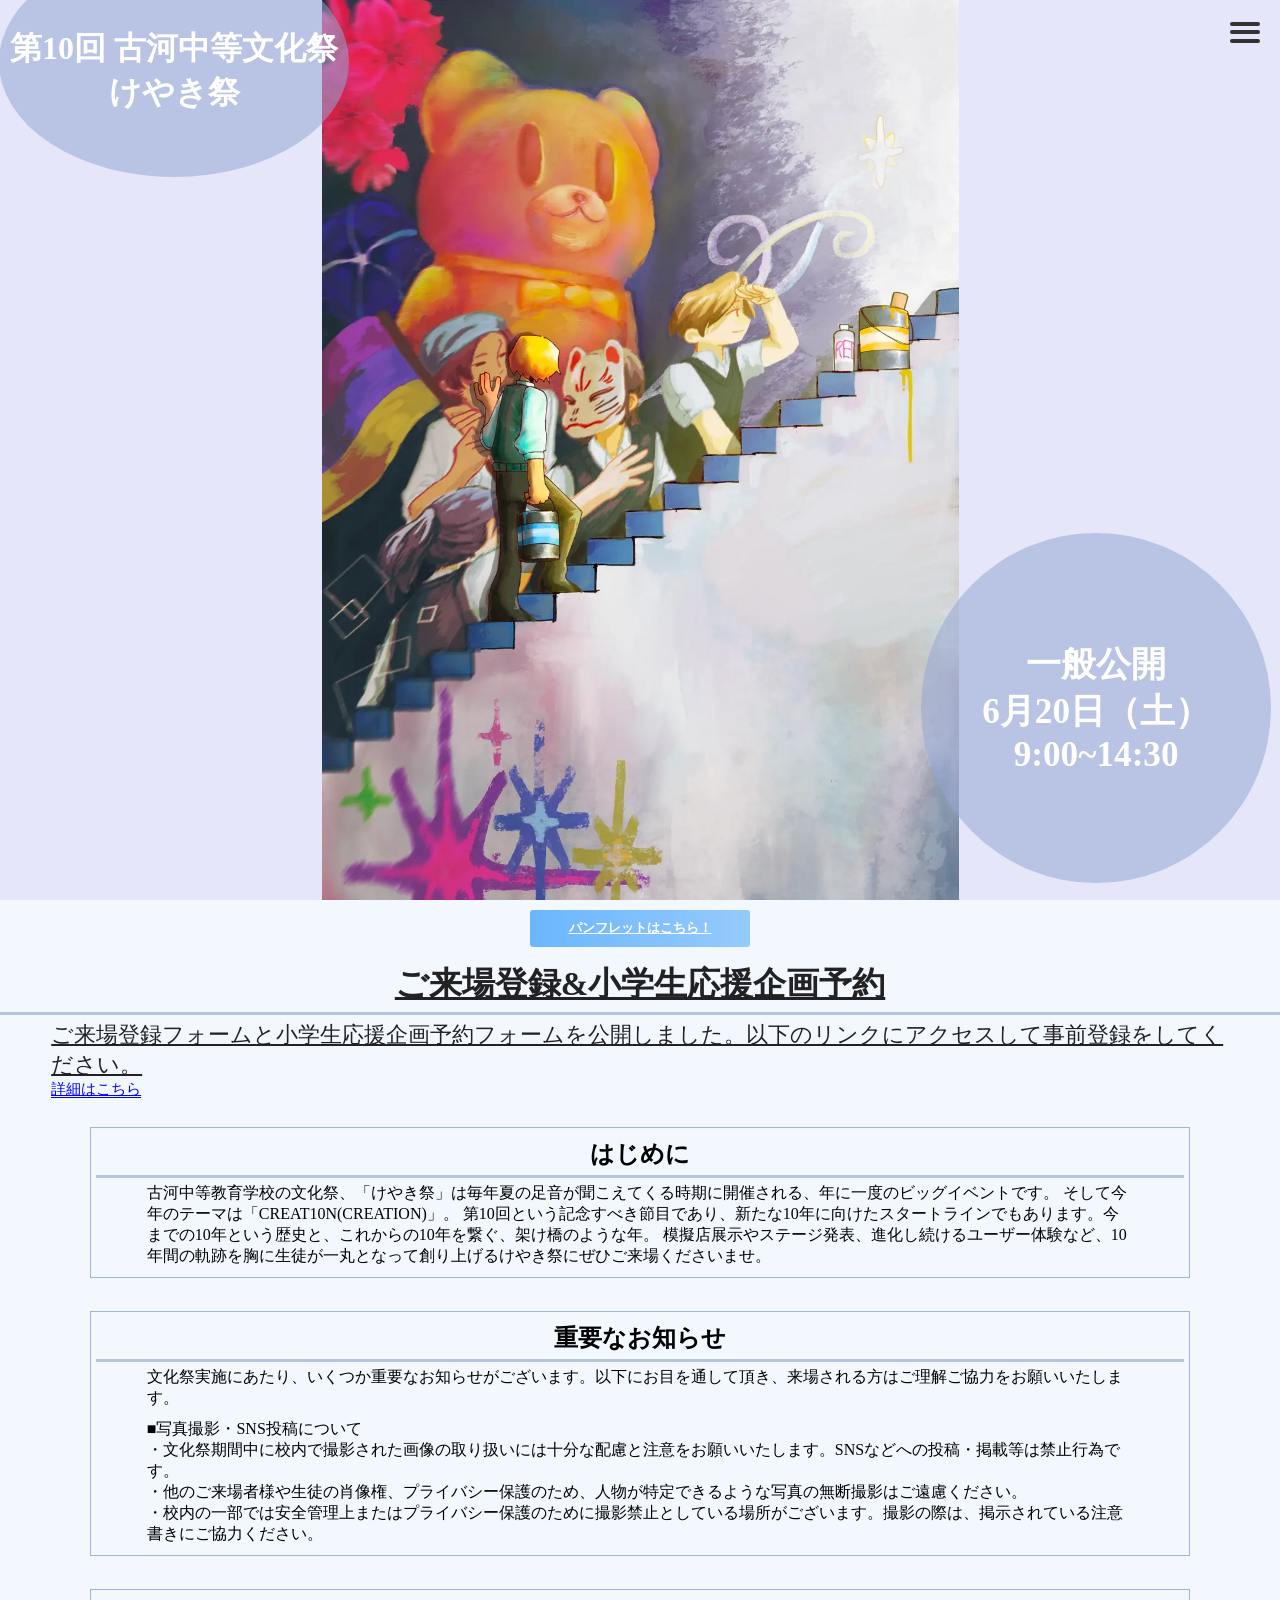
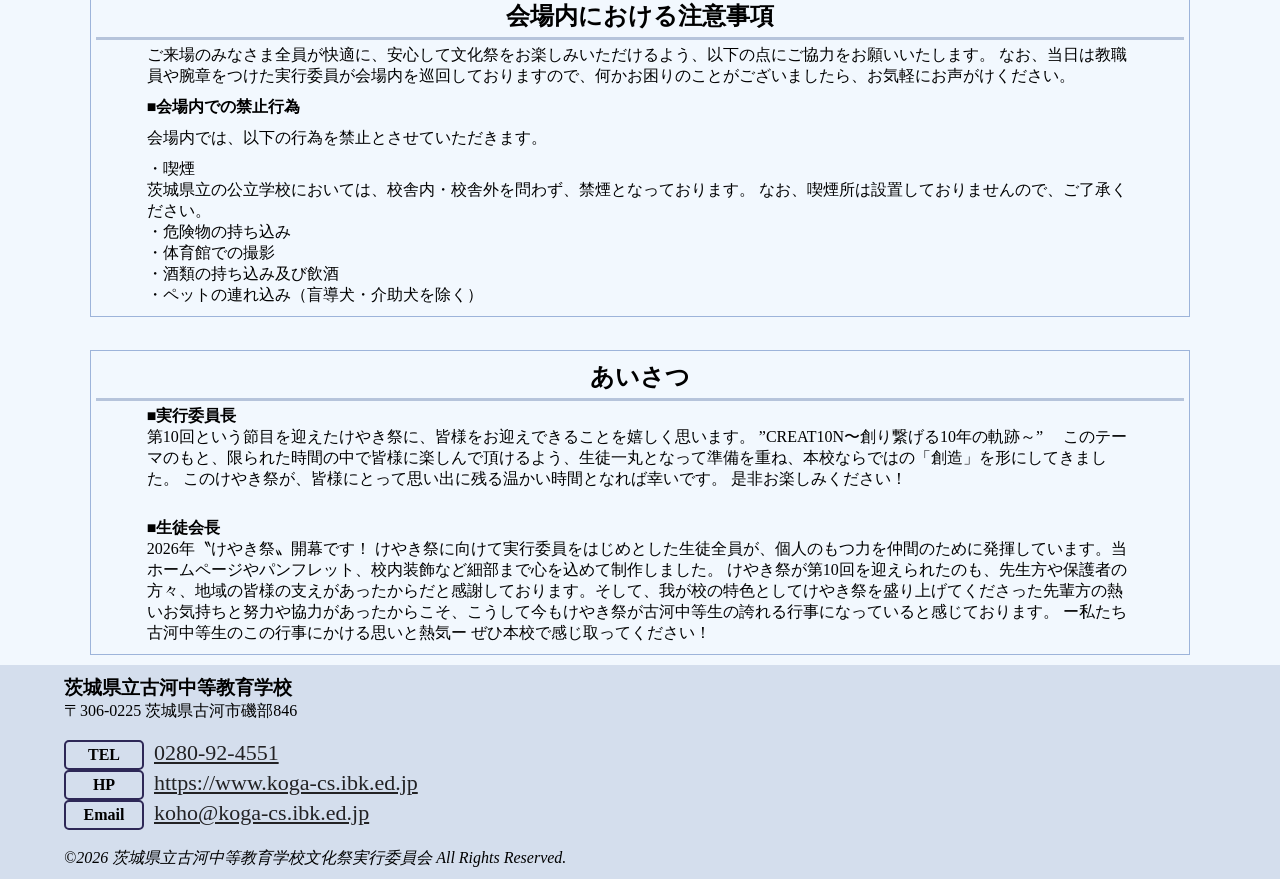
==== index.html @ 3155efa1 "Update index.html" ====
<!DOCTYPE html>
<html lang="ja">
  <head>
    <meta charset="UTF-8" />
    <meta name="viewport" content="width=device-width, initial-scale=1.0" />
    <link rel="stylesheet" href="index.css"/>
    <link rel="stylesheet" href="hamburger.css">
    <link rel="stylesheet" href="footer.css">
    <link rel="icon" href="校章.ico">
    <title>第10回けやき祭</title>
  </head>
  <body>    
    <header>
        <div class="keyakifes">第10回 古河中等文化祭<br>けやき祭</div> 
        <div class="date"><p>一般公開</p><p>6月20日（土）</p><p>9:00~14:30</p></div> 
        <div class="poster"></div>
    </header> 
    
       <aside>
        <div class="hamburger" onclick="toggleMenu()">
            <div class="line"></div>
            <div class="line"></div>
            <div class="line"></div>
        </div>
        
    <div class="menu" id="menu">
      <ul>
        <li><a href="index.html">ホーム</a></li>
        <li><a href="mogi.html">模擬店</a></li>
        <li><a href="touroku.html">事前登録</a></li> 
        <li><a href="access.html">アクセス</a></li>
        <li><a href="pamph.html">パンフレット</a></li>
        </ul>
    </div>
    

    <script>
      // メニューの表示/非表示を切り替える関数
      function toggleMenu() {
        const menu = document.getElementById("menu");
        menu.classList.toggle("open"); // メニューが開く・閉じるの切り替え
      }

      // メニュー項目がクリックされた時の処理
      document.querySelectorAll(".menu ul li a").forEach((link) => {
        link.addEventListener("click", function (event) {   
          event.preventDefault(); // デフォルトのリンク遷移を防ぐ
          const href = link.getAttribute("href");
          window.location.href = href; // 新しいページへ遷移（現在のタブ）
        });
      });
    </script>
    </aside>

   
<div class="button">
	<a href="pamph.html">パンフレットはこちら！
  </a>
</div>

<div class="button1">
	<a href="10th.html>十周年企画はこちら！
</a>
		</div>
    
    <div class="column">
      <h2 class="inform">ご来場登録&小学生応援企画予約</h2>
      <p class="text">ご来場登録フォームと小学生応援企画予約フォームを公開しました。以下のリンクにアクセスして事前登録をしてください。<br>      <a href="touroku.html" id="a">詳細はこちら</a>
</p>
    </div>

    <br>

    <div class="column">
      <h2 class="inform">はじめに</h2>
      <p class="text">古河中等教育学校の文化祭、「けやき祭」は毎年夏の足音が聞こえてくる時期に開催される、年に一度のビッグイベントです。
      そして今年のテーマは「CREAT10N(CREATION)」。
      第10回という記念すべき節目であり、新たな10年に向けたスタートラインでもあります。今までの10年という歴史と、これからの10年を繋ぐ、架け橋のような年。
      模擬店展示やステージ発表、進化し続けるユーザー体験など、10年間の軌跡を胸に生徒が一丸となって創り上げるけやき祭にぜひご来場くださいませ。
    </p>
    </div>

    <br>

    <div class="column">
      <h2 class="inform">重要なお知らせ</h2>
      <p class="text">
        文化祭実施にあたり、いくつか重要なお知らせがございます。以下にお目を通して頂き、来場される方はご理解ご協力をお願いいたします。
      </p>
      <p class="text">
        ■写真撮影・SNS投稿について<br>
・文化祭期間中に校内で撮影された画像の取り扱いには十分な配慮と注意をお願いいたします。SNSなどへの投稿・掲載等は禁止行為です。<br>
・他のご来場者様や生徒の肖像権、プライバシー保護のため、人物が特定できるような写真の無断撮影はご遠慮ください。<br>
・校内の一部では安全管理上またはプライバシー保護のために撮影禁止としている場所がございます。撮影の際は、掲示されている注意書きにご協力ください。<br>

      </p>
    </div>
    
    <br>

    <div class="column">
      <h2 class="inform">会場内における注意事項</h2>
      <p class="text">
        ご来場のみなさま全員が快適に、安心して文化祭をお楽しみいただけるよう、以下の点にご協力をお願いいたします。 なお、当日は教職員や腕章をつけた実行委員が会場内を巡回しておりますので、何かお困りのことがございましたら、お気軽にお声がけください。
      </p>

      <p class="text">
        <b>■会場内での禁止行為</b>
      </p>

      <p class="text">
        会場内では、以下の行為を禁止とさせていただきます。
        <p class="text">
          ・喫煙<br>茨城県立の公立学校においては、校舎内・校舎外を問わず、禁煙となっております。 なお、喫煙所は設置しておりませんので、ご了承ください。<br>
          ・危険物の持ち込み<br>
          ・体育館での撮影<br>
          ・酒類の持ち込み及び飲酒<br>
          ・ペットの連れ込み（盲導犬・介助犬を除く）
      </p>
    </div>
    
    <br>

    <div class="column">
      <h2 class="inform">あいさつ</h2>
      <p class="text">
        <b>■実行委員長</b><br>
        第10回という節目を迎えたけやき祭に、皆様をお迎えできることを嬉しく思います。
”CREAT10N〜創り繋げる10年の軌跡～”　
このテーマのもと、限られた時間の中で皆様に楽しんで頂けるよう、生徒一丸となって準備を重ね、本校ならではの「創造」を形にしてきました。
このけやき祭が、皆様にとって思い出に残る温かい時間となれば幸いです。
是非お楽しみください！
      </p><br>

      <p class="text">
        <b>■生徒会長</b><br>
        2026年〝けやき祭〟開幕です！
けやき祭に向けて実行委員をはじめとした生徒全員が、個人のもつ力を仲間のために発揮しています。当ホームページやパンフレット、校内装飾など細部まで心を込めて制作しました。
けやき祭が第10回を迎えられたのも、先生方や保護者の方々、地域の皆様の支えがあったからだと感謝しております。そして、我が校の特色としてけやき祭を盛り上げてくださった先輩方の熱いお気持ちと努力や協力があったからこそ、こうして今もけやき祭が古河中等生の誇れる行事になっていると感じております。
ー私たち古河中等生のこの行事にかける思いと熱気ー
ぜひ本校で感じ取ってください！
      </p>
    </div>
  </body>

    <footer>
        <div class="school">
            <h3>茨城県立古河中等教育学校</h3>
            <p>〒306-0225 茨城県古河市磯部846</p>
        </div>
        <br>
        
        <div class="flex"><div class="tagF"><h4>TEL</h4></div>
        <a href="tel:0280-92-4551"><p>0280-92-4551</p></a></div>
        <div class="flex"><div class="tagF"><h4>HP</h4></div>
        <a href="https://www.koga-cs.ibk.ed.jp"><p>https://www.koga-cs.ibk.ed.jp</p></a></div>
        <div class="flex"><div class="tagF"><h4>Email</h4></div>
        <a href="mailto:koho@koga-cs.ibk.ed.jp"><p>koho@koga-cs.ibk.ed.jp</p></a></div>
        <br><p style="text-decoration: underline";></p>
        <address>
            <p>&copy;2026
             茨城県立古河中等教育学校文化祭実行委員会 All Rights Reserved.</p>
        </address>
    </footer>

</html>
---- index.css ----
/* ===== 基本設定（スマホ） ===== */

*{
  box-sizing: border-box;
  font-family: "NotosansJP";
}

p{
  margin:0;
}

body{
  margin:0;
  padding:0;
  overflow-x:hidden;
  background-color: #f2f8fe;
}

img{
  max-width:100%;
  height:auto;
}

h2{
  margin:0;
}

/* ===== header ===== */

header{
  display:flex;
  width:100%;
  height:100vh;

  align-items:center;
  justify-content:center;

  position:relative;
  overflow:hidden;
}

header::after{
  content:"";
  position:absolute;
  inset:0;

  background-color:lavender;
  background-image:url(poster.webp);
  background-repeat:no-repeat;
  background-position:center;
  background-size:cover;

  z-index:-2;
}

.keyakifes,
.content{
  margin:0;
}

#a{
  font-size:15px;
  color:blue;
  border-bottom:1px solid blue;
}

.date{
  font-weight:700;
  font-size:1.5rem;
  text-align:center;
  color:white;
  position:absolute;
  bottom: 70px;
  right:40px;
}
 
.date::after{
  content:"";
  position: absolute;
  width: 250px;
  height: 250px;
  background: #93a6d389;
  border-radius: 50%;

  top: 50%;
  left: 50%;
  transform: translate(-50%, -50%);

  z-index: -1;
  }
  
  .keyakifes{
  font-weight:700;
  font-size:1.35rem;
  text-align:center;
  color:white;
  position:absolute;
  top: 3%;
  left:10px;
  }

  .keyakifes::after{
  content:"";
  position: absolute;
  width: 240px;
  height: 100px;
  background: #93a6d389;
  border-radius: 80%;

  top: 40%;
  left: 50%;
  transform: translate(-50%, -50%);

  z-index: -1;
  }

.button a {
    font-size:0.8rem;
    border-radius: 3px;
    position: relative;
    display: flex;
    justify-content: space-around;
    align-items: center;
    margin: 10px auto;
    max-width: 220px;
    padding: 10px 25px;
    color: #FFF;
    transition: 0.3s ease-in-out;
    font-weight: 600;
    background: rgb(149,202,252);
    background: linear-gradient(270deg, rgba(149,202,252,1) 0%, rgba(107,182,255,1) 100%);
}
.button a:hover {
    background: rgb(117,188,255);
    background: linear-gradient(270deg, rgba(117,188,255,1) 0%, rgba(62,159,252,1) 100%);
}

.column{
  margin:0 7vw;
  margin-top:5px;
  margin-bottom:10px;
  padding:5px;
  border:1px solid rgb(157, 180, 218);
}

.inform{
  padding:5px 5vw;
  position:relative;
  text-align:center;
  border: none;
  border-bottom: 3px solid rgba(182,196,219);
}

.text{
  padding:5px 4vw;
  font-size:16px;
}

.grid{
  display:grid;
  grid-template-columns:1fr; /* スマホは1列 */
  gap:20px;

  margin-top:30px;
  padding:0 20px;
}

.item{
  position:relative;

  width:100%;
  aspect-ratio:0.8/0.5;

  margin:auto;
}

.item h2{
  position:absolute;
  top:5%;
  left:5%;
  font-size:1rem;
}

.item a{
  position:absolute;
  bottom:5%;
  right:5%;
}


/* ===== タブレット ===== */

@media (min-width:768px){

  .grid{
    grid-template-columns:repeat(2,1fr);
  }

  .keyakifes{
    font-size:2rem;
  }
}

/* ===== PC ===== */

@media (min-width:1024px){

  .grid{
    grid-template-columns:repeat(3,1fr);
  }

  header{
    min-height:620px;
    height:100vh;
  }

  header::after{
    background-size:contain; 
  }

  .keyakifes::after{
  content:"";
  position: absolute;
  width: 350px;
  height: 230px;
  background: #93a6d389;
  border-radius: 80%;

  top: 40%;
  left: 50%;
  transform: translate(-50%, -50%);

  z-index: -1;
  }

  .date{
    font-size:2.2rem;
    bottom:125px;
    right:70px;
  }

  .date::after{
  content:"";
  position: absolute;
  width: 350px;
  height: 350px;
  background: #93a6d389;
  border-radius: 50%;

  top: 50%;
  left: 50%;
  transform: translate(-50%, -50%);

  z-index: -1;
  }  

  .appoint{
    right:10px;
  }
}
---- hamburger.css ----
/* ===== 基本スタイル ===== */
body {
  font-family: Arial, sans-serif;
  margin: 0;
  padding: 0;
  overflow-x: hidden; /* 横スクロール防止 */
}

/* ===== ハンバーガーメニュー ===== */
.hamburger {
  position: fixed;
  top: 20px;
  right: 20px;

  display: flex;
  flex-direction: column;
  justify-content: space-around;

  width: 30px;
  height: 25px;

  z-index: 9999;
}

.hamburger .line {
  width: 100%;
  height: 4px;
  background-color: #333;
  border-radius: 5px;
}

/* ===== スライドメニュー ===== */
.menu {
  position: fixed;
  top: 0;
  right: -100%;

  width: 80%;
  max-width: 200px;
  height: 100vh;

  background: rgba(0, 0, 0, 0.9);
  transition: right 0.8s ease;

  padding-top: 60px;
  z-index: 1000;
}

.menu.open {
  right: 0;
}

.menu ul {
  list-style: none;
  padding: 0;
  text-align: left;
}

.menu li {
  margin: 20px 0;
}

.menu a {
  display: block;
  text-decoration: none;
  color: white;
  font-size: 1.2rem;
  font-weight: bold;
  padding: 10px 20px;
}

.menu a:hover {
  background: black;
}

/* ===== コンテンツ ===== */
.main-content {
  padding: 20px;
  margin-right: 320px;
}

.square {
  position: absolute;
  top: 100px;
  right: 0;
  border: 2px solid black;
}

/* ===== タブレット ===== */
@media (min-width: 768px) {
  .grid {
    grid-template-columns: repeat(2, 1fr);
  }

  .keyakifes {
    font-size: 2rem;
  }
}

/* ===== PC ===== */
@media (min-width: 1024px) {
  .grid {
    grid-template-columns: repeat(3, 1fr);
  }

  header {
    min-height: 620px;
    height: 100vh;
  }
}
---- footer.css ----
footer{
    box-sizing: border-box;
    padding:10px 5vw;
    background-color: #d4deed;
    height:fit-content;
    overflow-x: hidden;
}

h4,h3{
    margin:0;
}

a{
  font-size:18px; 
  color:rgba(34, 34, 36,1); 
}

.flex{
    display: flex;
}

.tagF{
    margin: auto 0;
    margin-right: 10px;
    padding: 4px 5px;
    width: 80px;
    text-align: center;
    border: solid 2px rgb(46, 40, 87);
    border-radius: 5px;
}

@media (min-width:1024px){
    a{
        font-size:22px;
    }
}
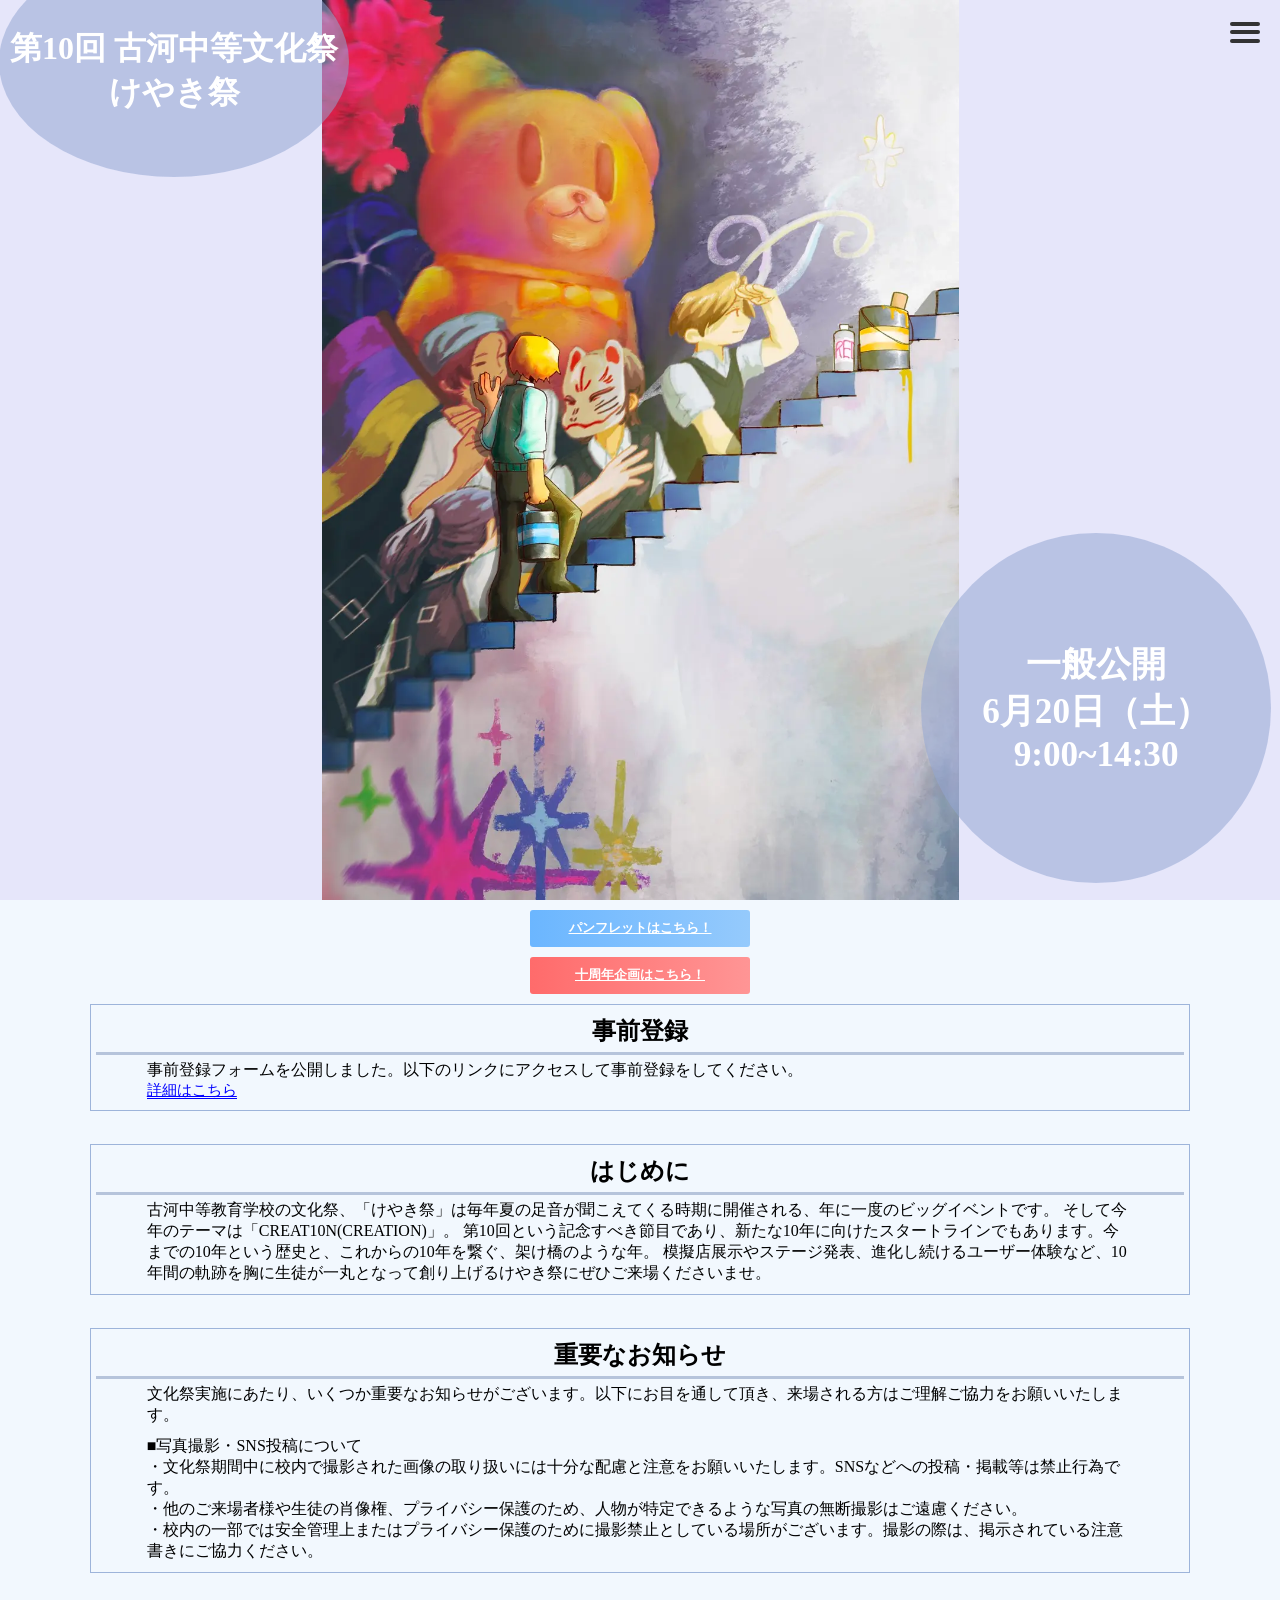
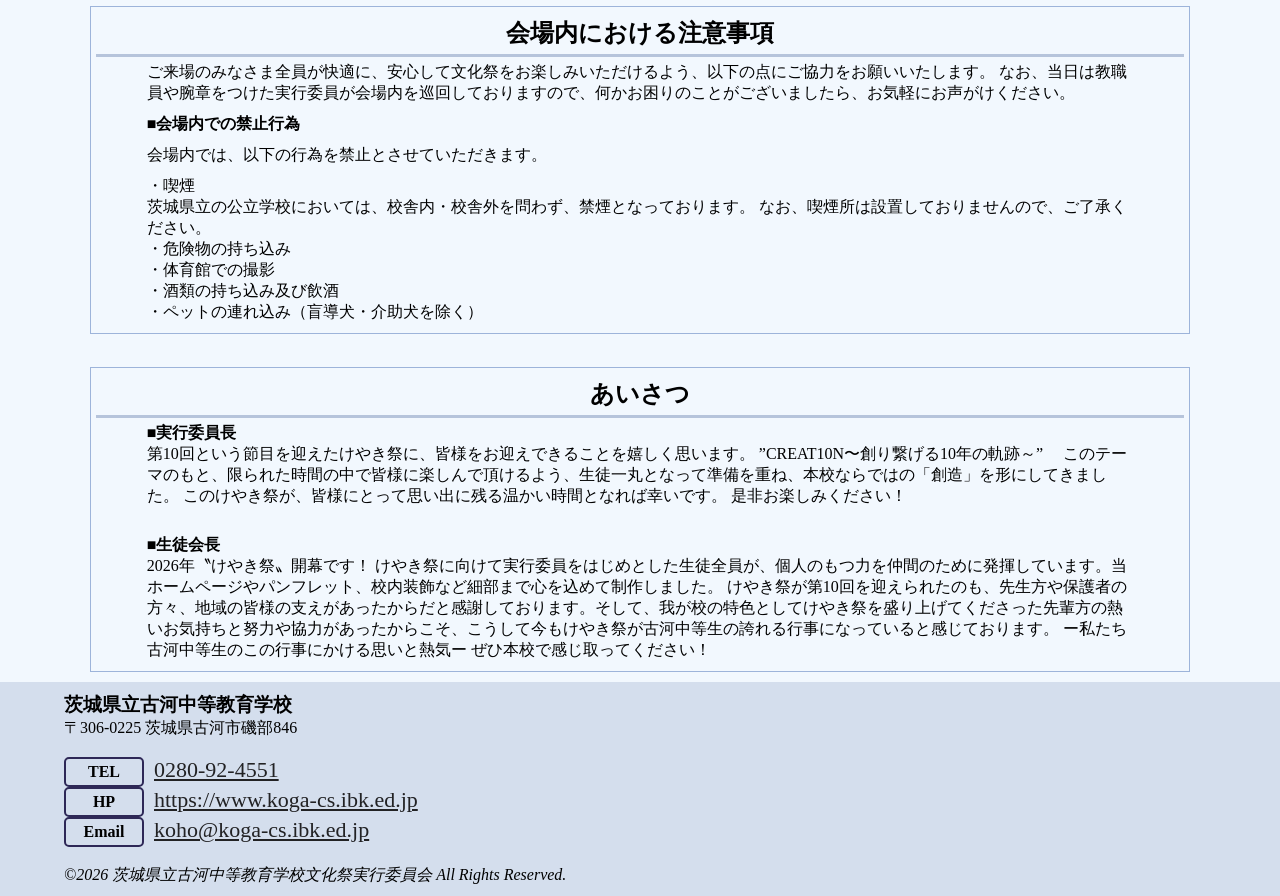
==== commit 336bbaee: "Update index.html" ====
--- a/index.html
+++ b/index.html
@@ -29,7 +29,6 @@
         <li><a href="mogi.html">模擬店</a></li>
         <li><a href="touroku.html">事前登録</a></li> 
         <li><a href="access.html">アクセス</a></li>
-        <li><a href="pamph.html">パンフレット</a></li>
         </ul>
     </div>
     
@@ -59,13 +58,13 @@
 </div>
 
 <div class="button1">
-	<a href="10th.html>十周年企画はこちら！
-</a>
-		</div>
+	<a href="10th.html">十周年企画はこちら！
+  </a>
+</div>
     
     <div class="column">
-      <h2 class="inform">ご来場登録&小学生応援企画予約</h2>
-      <p class="text">ご来場登録フォームと小学生応援企画予約フォームを公開しました。以下のリンクにアクセスして事前登録をしてください。<br>      <a href="touroku.html" id="a">詳細はこちら</a>
+      <h2 class="inform">事前登録</h2>
+      <p class="text">事前登録フォームを公開しました。以下のリンクにアクセスして事前登録をしてください。<br>      <a href="touroku.html" id="a">詳細はこちら</a>
 </p>
     </div>
 
--- a/index.css
+++ b/index.css
@@ -135,6 +135,28 @@
     background: linear-gradient(270deg, rgba(117,188,255,1) 0%, rgba(62,159,252,1) 100%);
 }
 
+
+.button1 a {
+    font-size:0.8rem;
+    border-radius: 3px;
+    position: relative;
+    display: flex;
+    justify-content: space-around;
+    align-items: center;
+    margin: 10px auto;
+    max-width: 220px;
+    padding: 10px 25px;
+    color: #FFF;
+    transition: 0.3s ease-in-out;
+    font-weight: 600;
+background: rgb(255, 149, 149);
+background: linear-gradient(270deg, rgba(255, 149, 149, 1) 0%, rgba(255, 107, 107, 1) 100%);
+}
+.button1 a:hover {
+background: rgb(255, 117, 117);
+background: linear-gradient(270deg, rgba(255, 117, 117, 1) 0%, rgba(252, 62, 62, 1) 100%);
+}
+
 .column{
   margin:0 7vw;
   margin-top:5px;
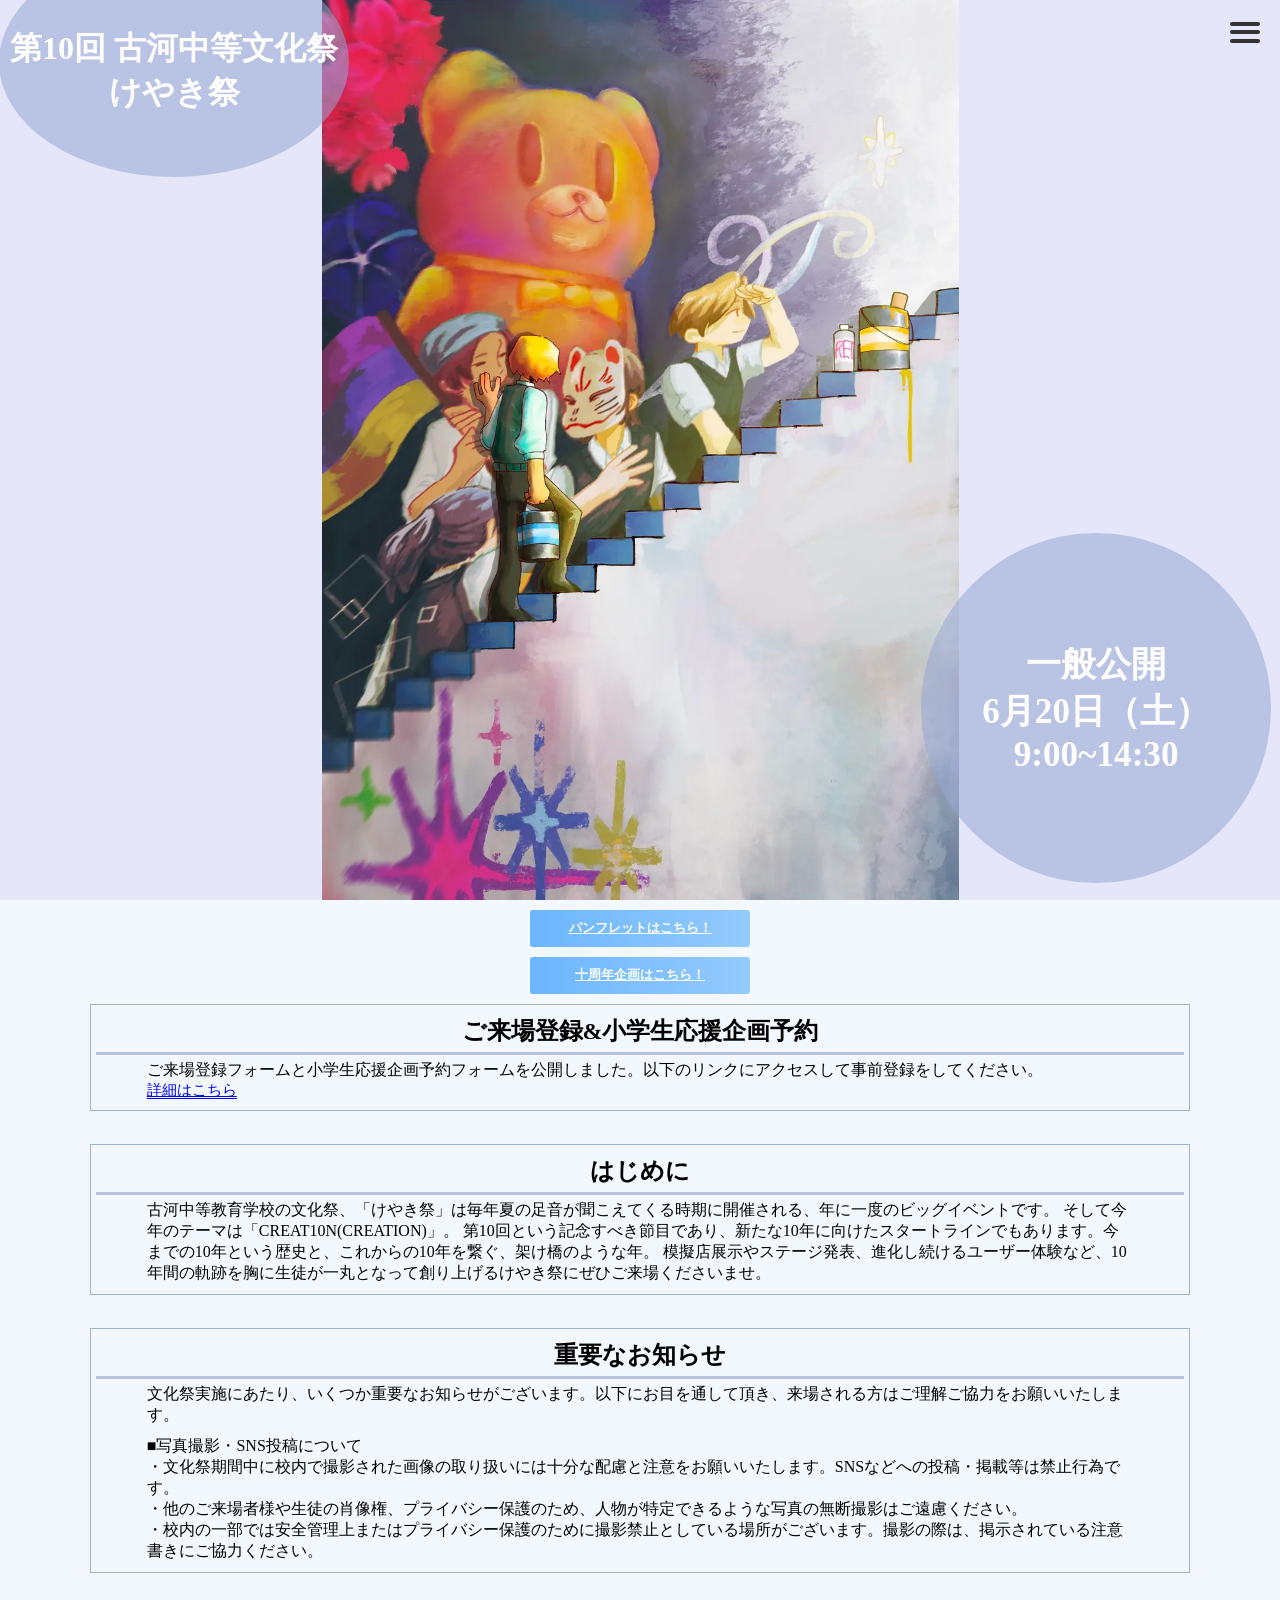
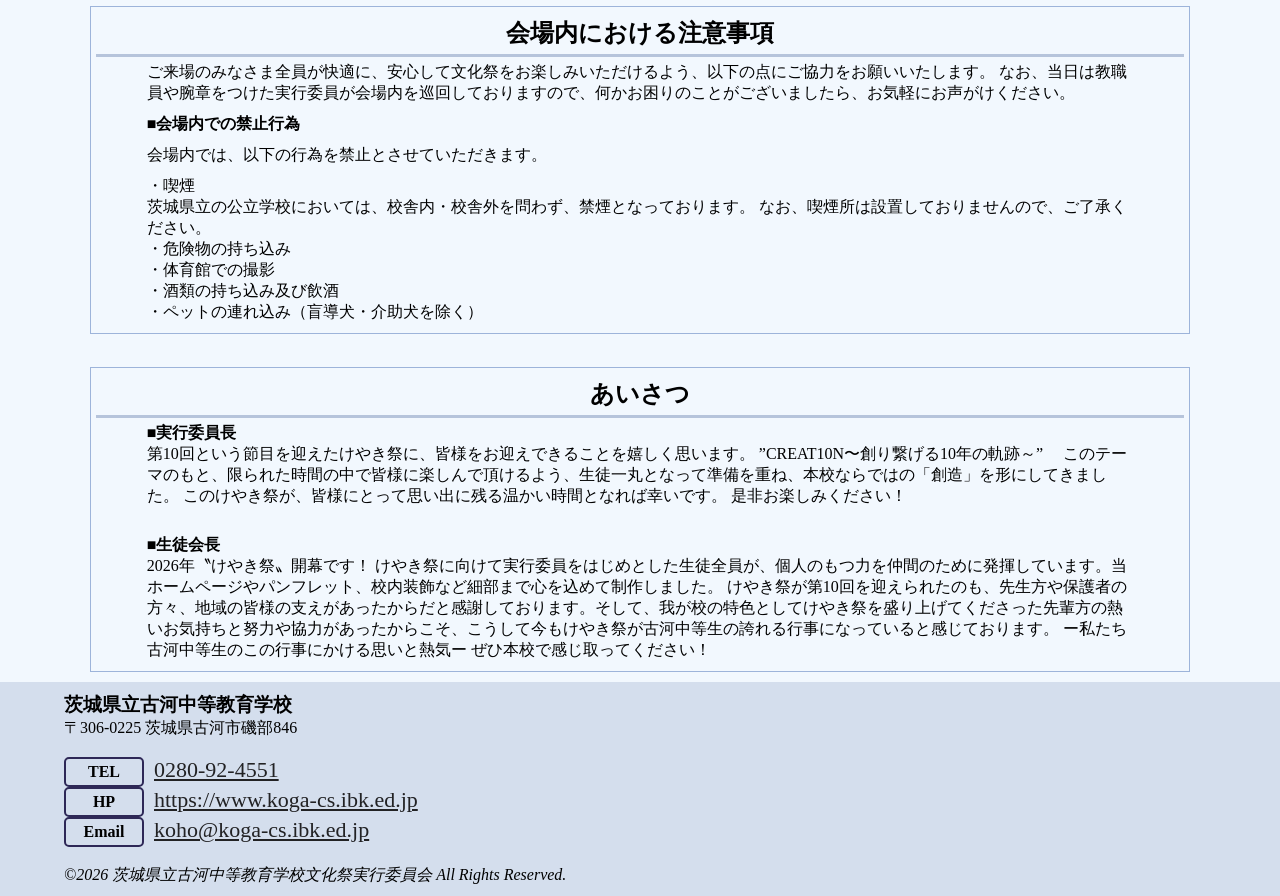
==== commit c391969a: "Update index.html" ====
--- a/index.html
+++ b/index.html
@@ -29,6 +29,7 @@
         <li><a href="mogi.html">模擬店</a></li>
         <li><a href="touroku.html">事前登録</a></li> 
         <li><a href="access.html">アクセス</a></li>
+        <li><a href="pamph.html">パンフレット</a></li>
         </ul>
     </div>
     
@@ -57,14 +58,14 @@
   </a>
 </div>
 
-<div class="button1">
+<div class="button">
 	<a href="10th.html">十周年企画はこちら！
-  </a>
-</div>
+</a>
+		</div>
     
     <div class="column">
-      <h2 class="inform">事前登録</h2>
-      <p class="text">事前登録フォームを公開しました。以下のリンクにアクセスして事前登録をしてください。<br>      <a href="touroku.html" id="a">詳細はこちら</a>
+      <h2 class="inform">ご来場登録&小学生応援企画予約</h2>
+      <p class="text">ご来場登録フォームと小学生応援企画予約フォームを公開しました。以下のリンクにアクセスして事前登録をしてください。<br>      <a href="touroku.html" id="a">詳細はこちら</a>
 </p>
     </div>
 
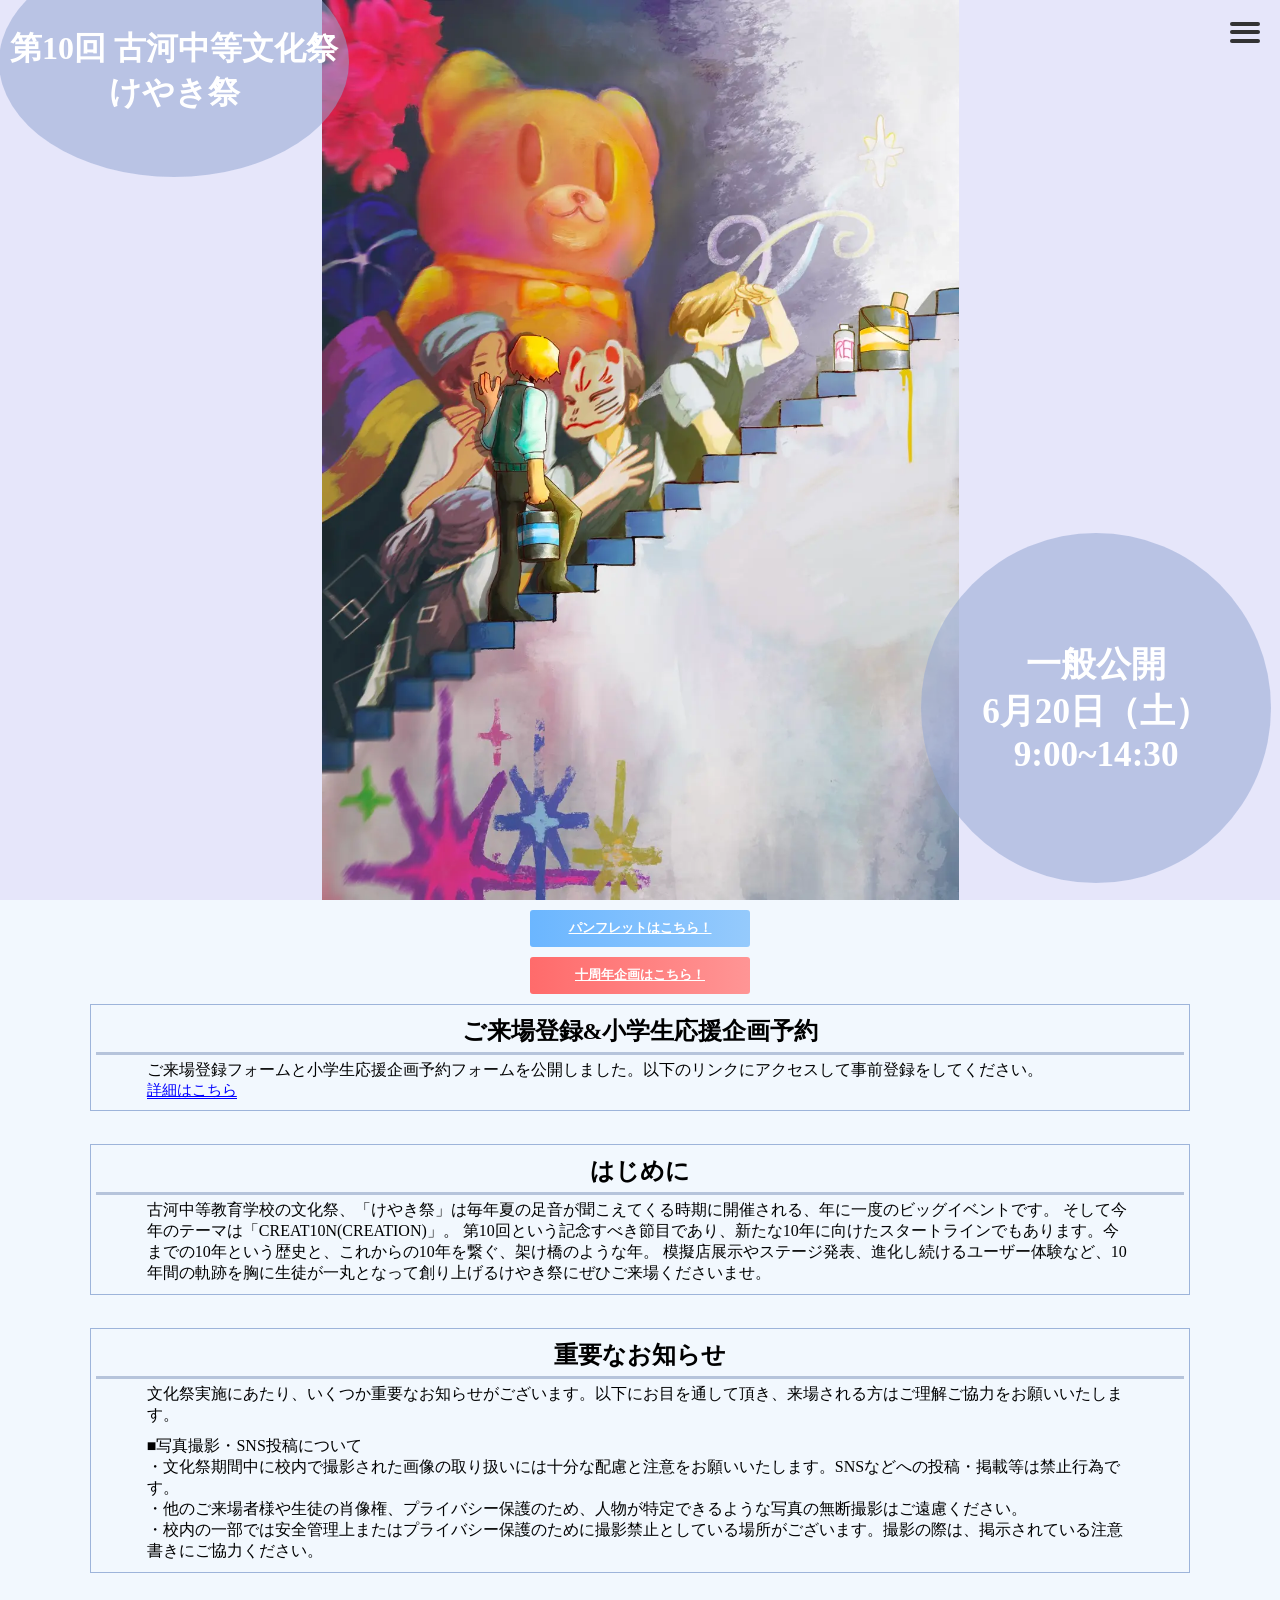
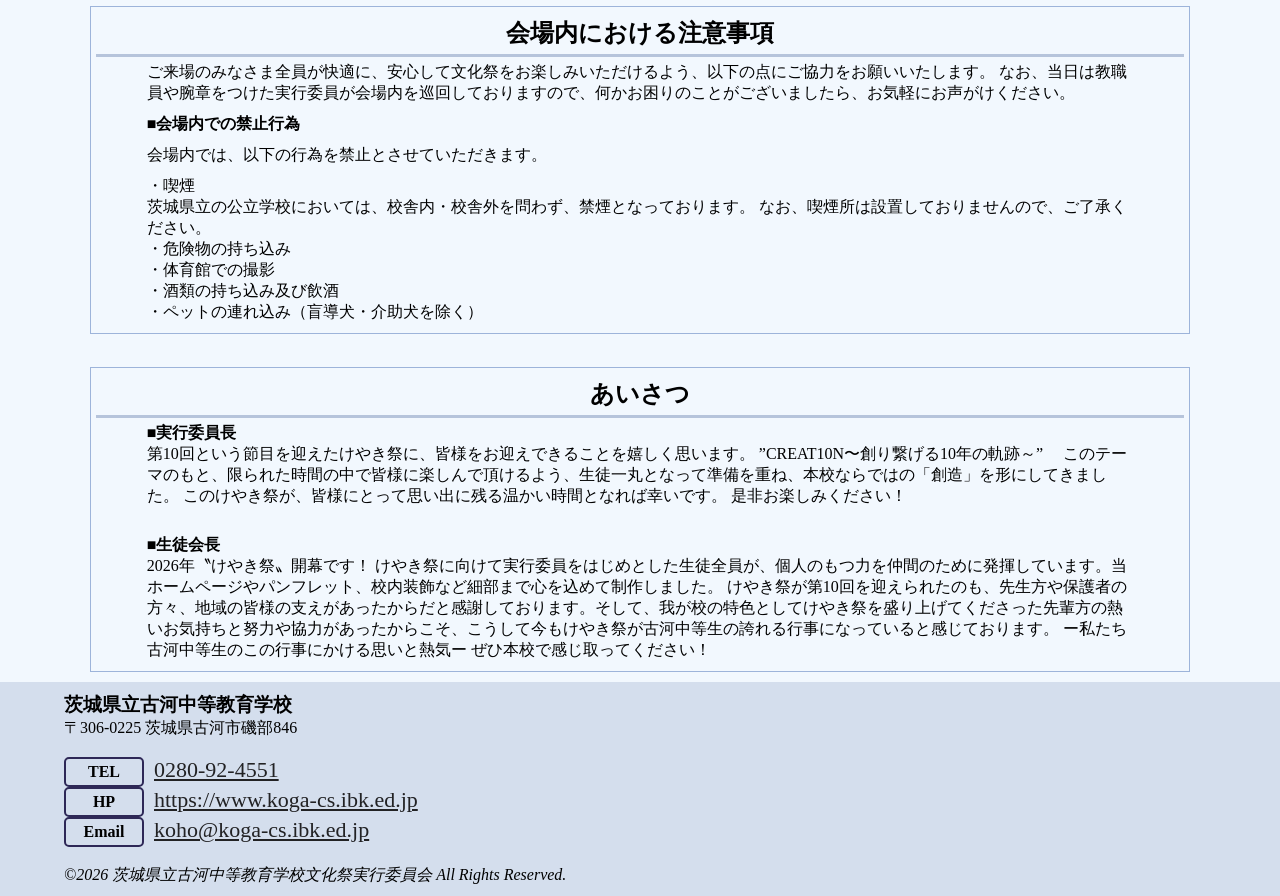
==== commit 2679c8b2: "Update index.html" ====
--- a/index.html
+++ b/index.html
@@ -58,7 +58,7 @@
   </a>
 </div>
 
-<div class="button">
+<div class="button1">
 	<a href="10th.html">十周年企画はこちら！
 </a>
 		</div>
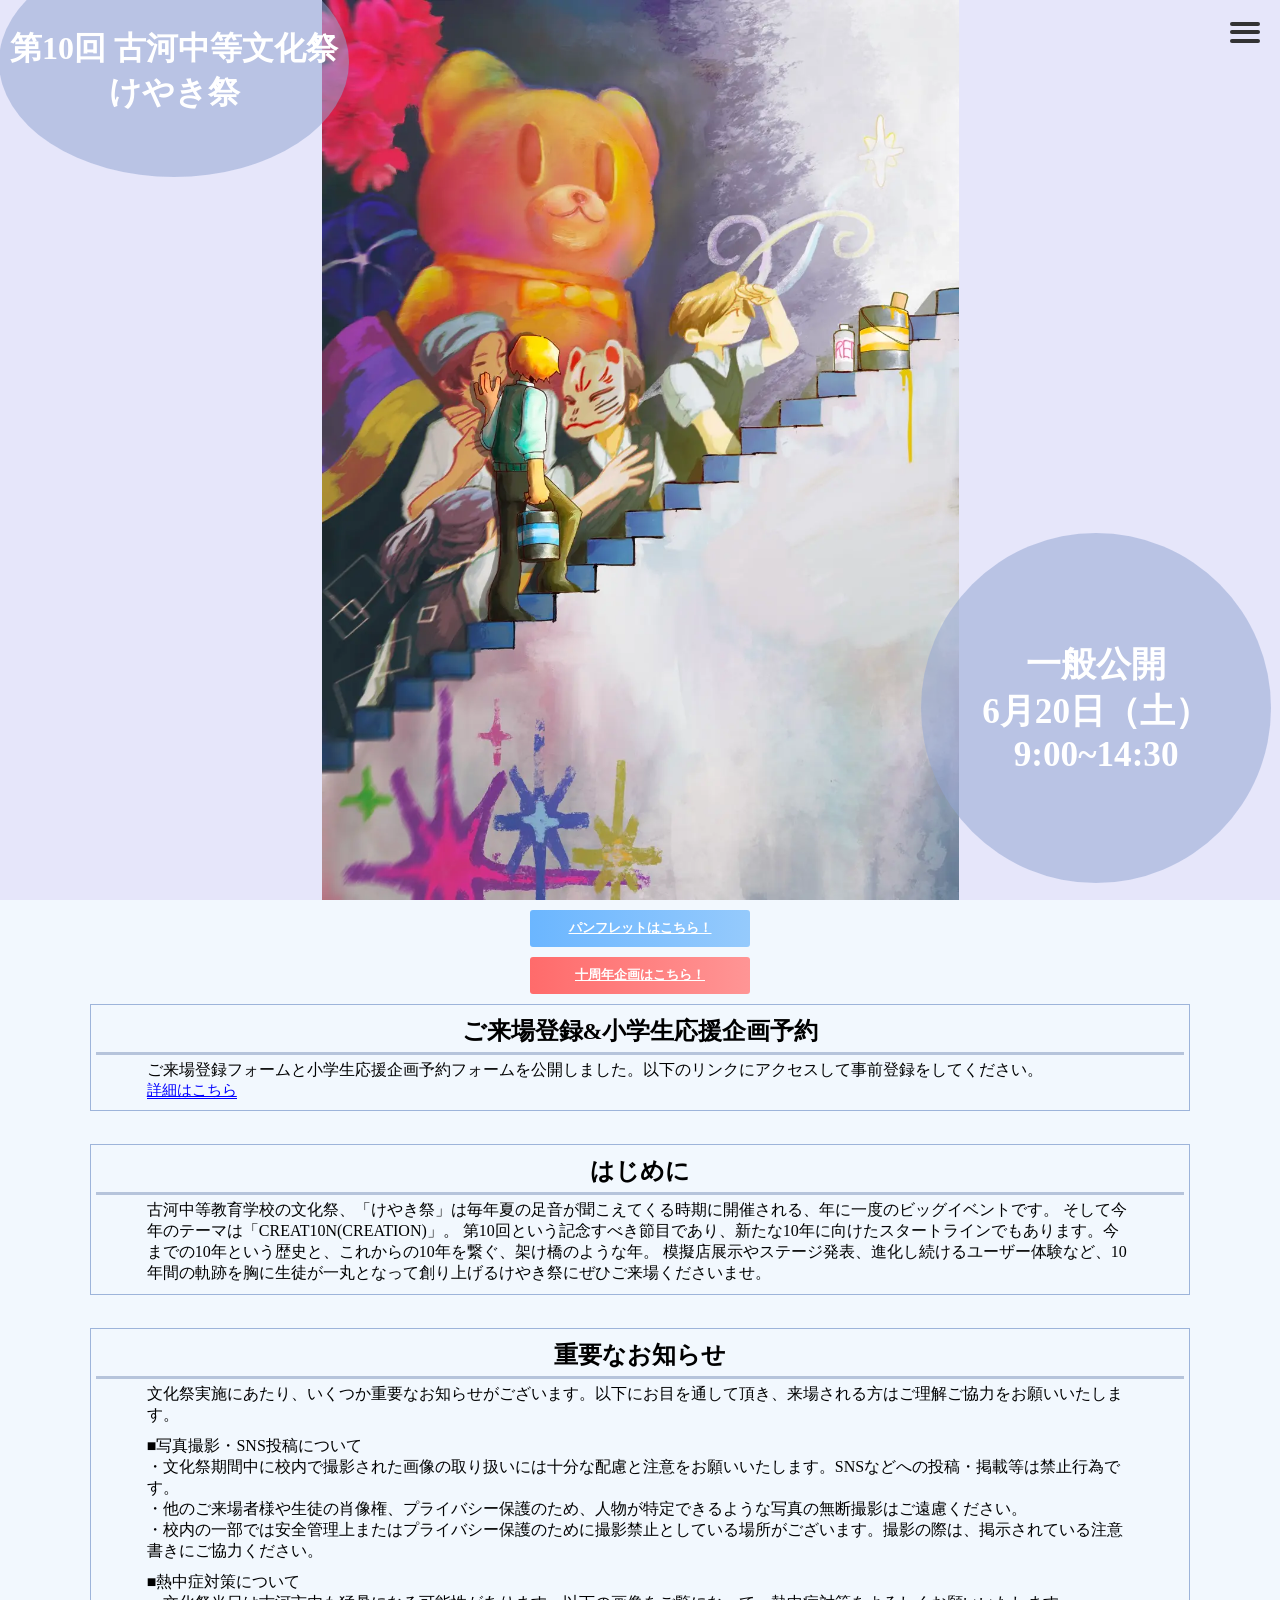
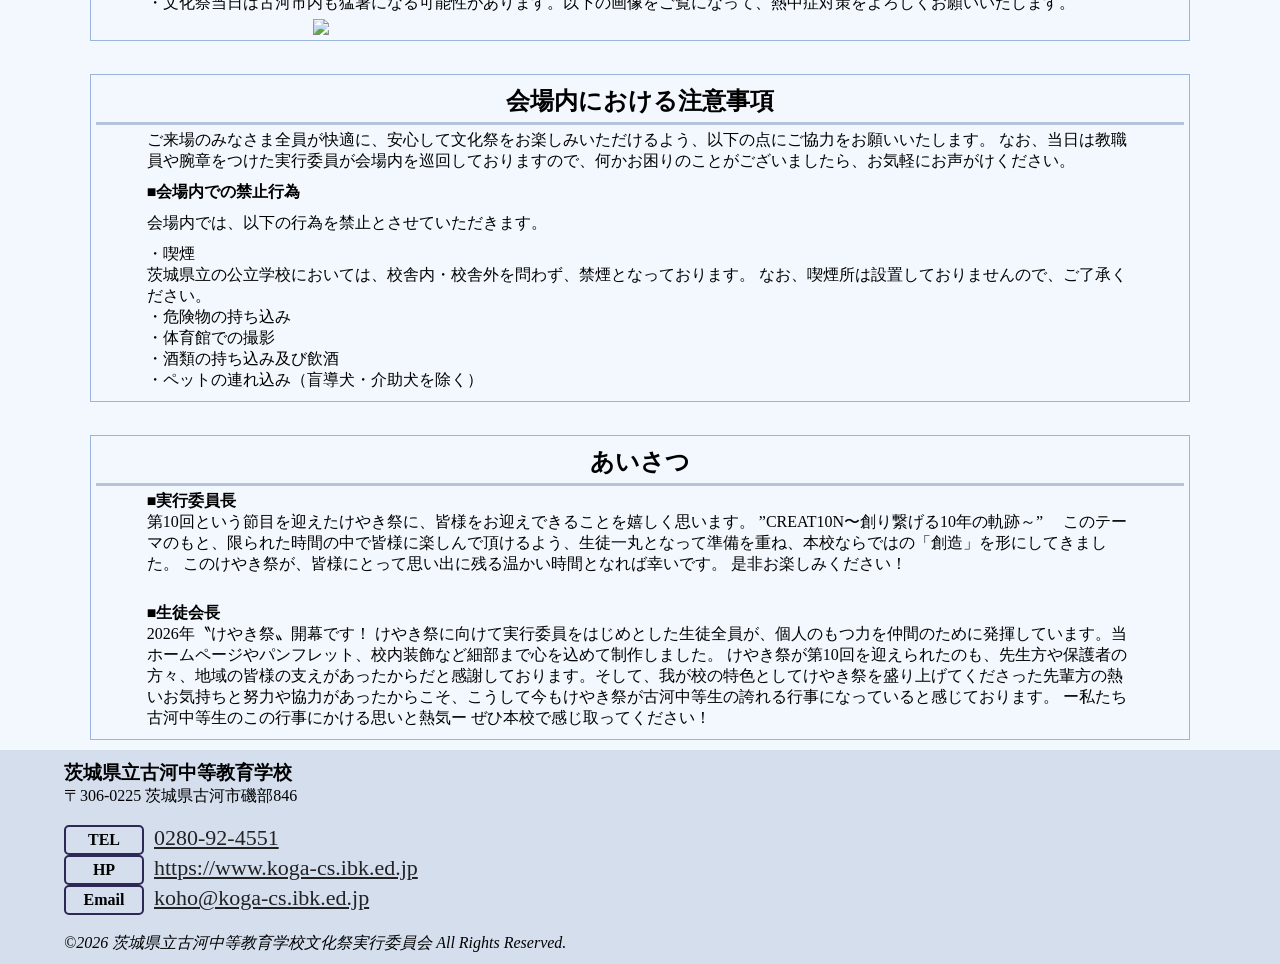
==== commit 3d363cab: "Update index.html" ====
--- a/index.html
+++ b/index.html
@@ -94,6 +94,13 @@
 ・校内の一部では安全管理上またはプライバシー保護のために撮影禁止としている場所がございます。撮影の際は、掲示されている注意書きにご協力ください。<br>
 
       </p>
+
+	    <p class="text">
+      ■熱中症対策について<br>
+      ・文化祭当日は古河市内も猛暑になる可能性があります。以下の画像をご覧になって、熱中症対策をよろしくお願いいたします。
+    </p>
+    <img src="img/hot.webp">
+    </div>
     </div>
     
     <br>
--- a/index.css
+++ b/index.css
@@ -7,6 +7,13 @@
 
 p{
   margin:0;
+}
+
+img{
+  display:block;
+  width:60%;
+  height:auto;
+  margin:auto;
 }
 
 body{
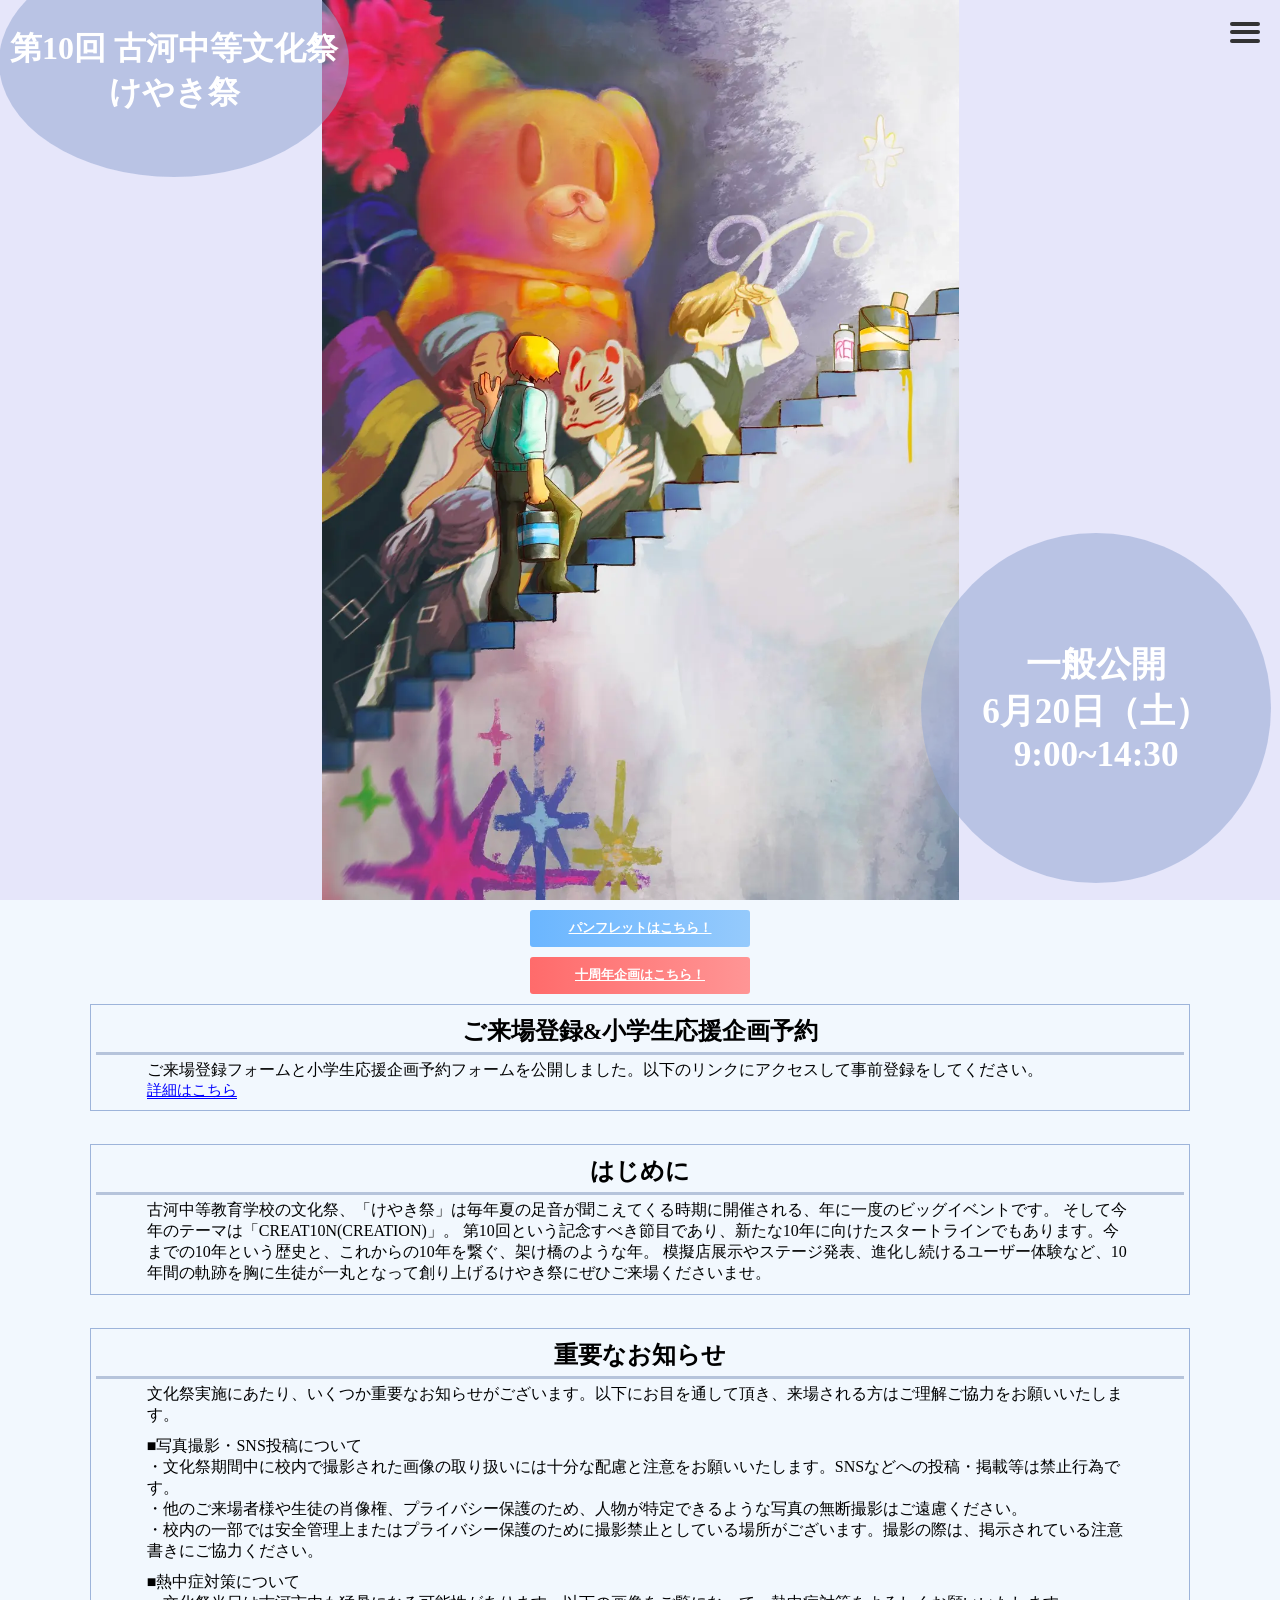
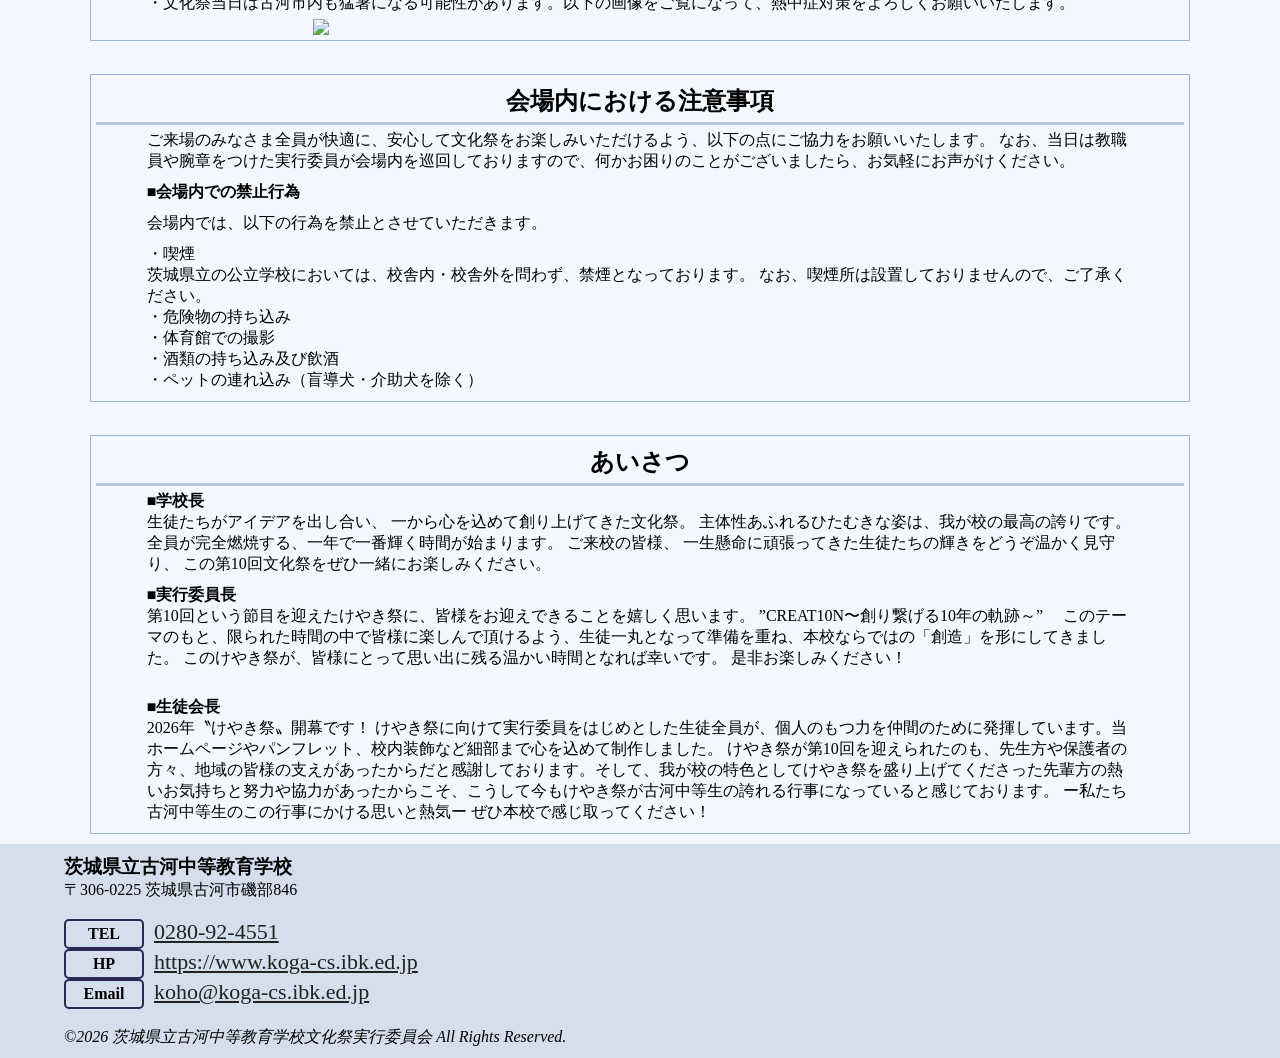
==== commit 375aea7b: "Update index.html" ====
--- a/index.html
+++ b/index.html
@@ -130,6 +130,16 @@
 
     <div class="column">
       <h2 class="inform">あいさつ</h2>
+
+		<p class="text">
+			<b>■学校長</b><br>
+			生徒たちがアイデアを出し合い、
+一から心を込めて創り上げてきた文化祭。
+主体性あふれるひたむきな姿は、我が校の最高の誇りです。
+全員が完全燃焼する、一年で一番輝く時間が始まります。
+ご来校の皆様、 一生懸命に頑張ってきた生徒たちの輝きをどうぞ温かく見守り、
+この第10回文化祭をぜひ一緒にお楽しみください。</p>
+		
       <p class="text">
         <b>■実行委員長</b><br>
         第10回という節目を迎えたけやき祭に、皆様をお迎えできることを嬉しく思います。
@@ -147,6 +157,7 @@
 ー私たち古河中等生のこの行事にかける思いと熱気ー
 ぜひ本校で感じ取ってください！
       </p>
+
     </div>
   </body>
 
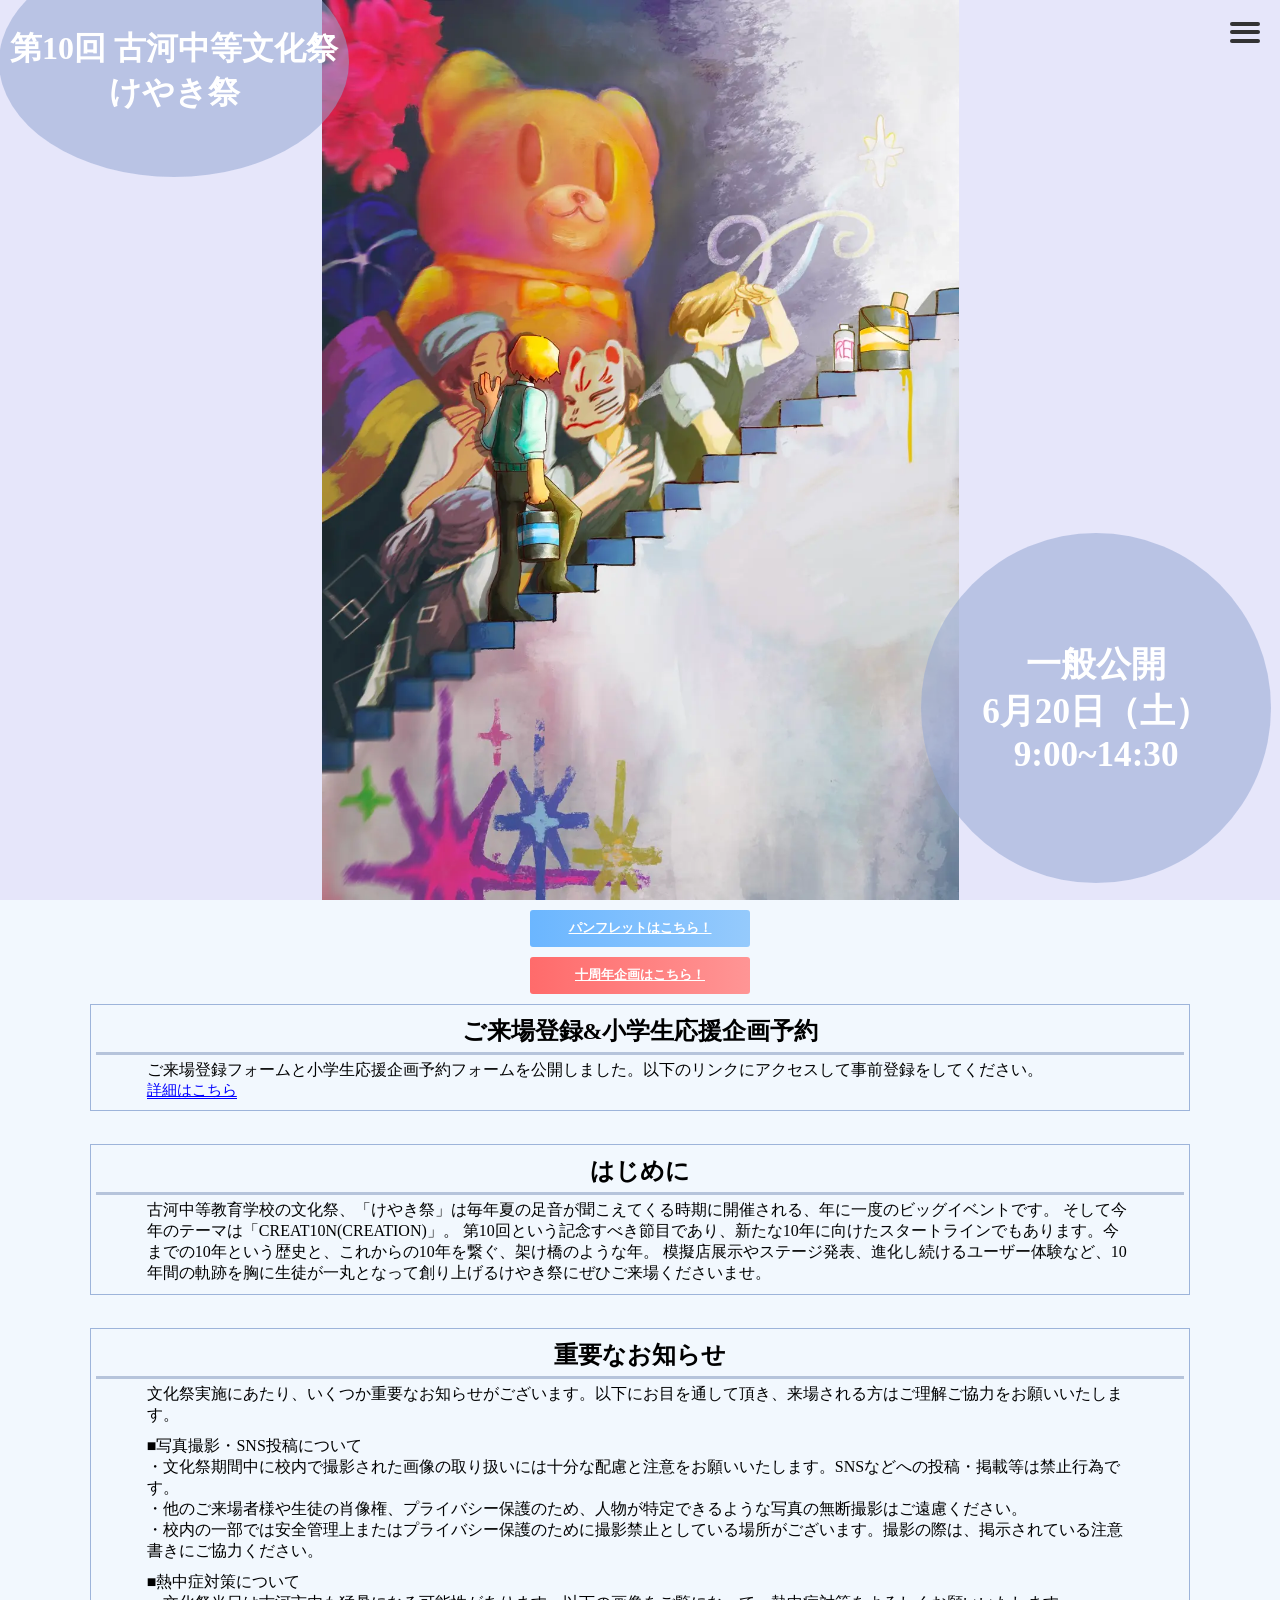
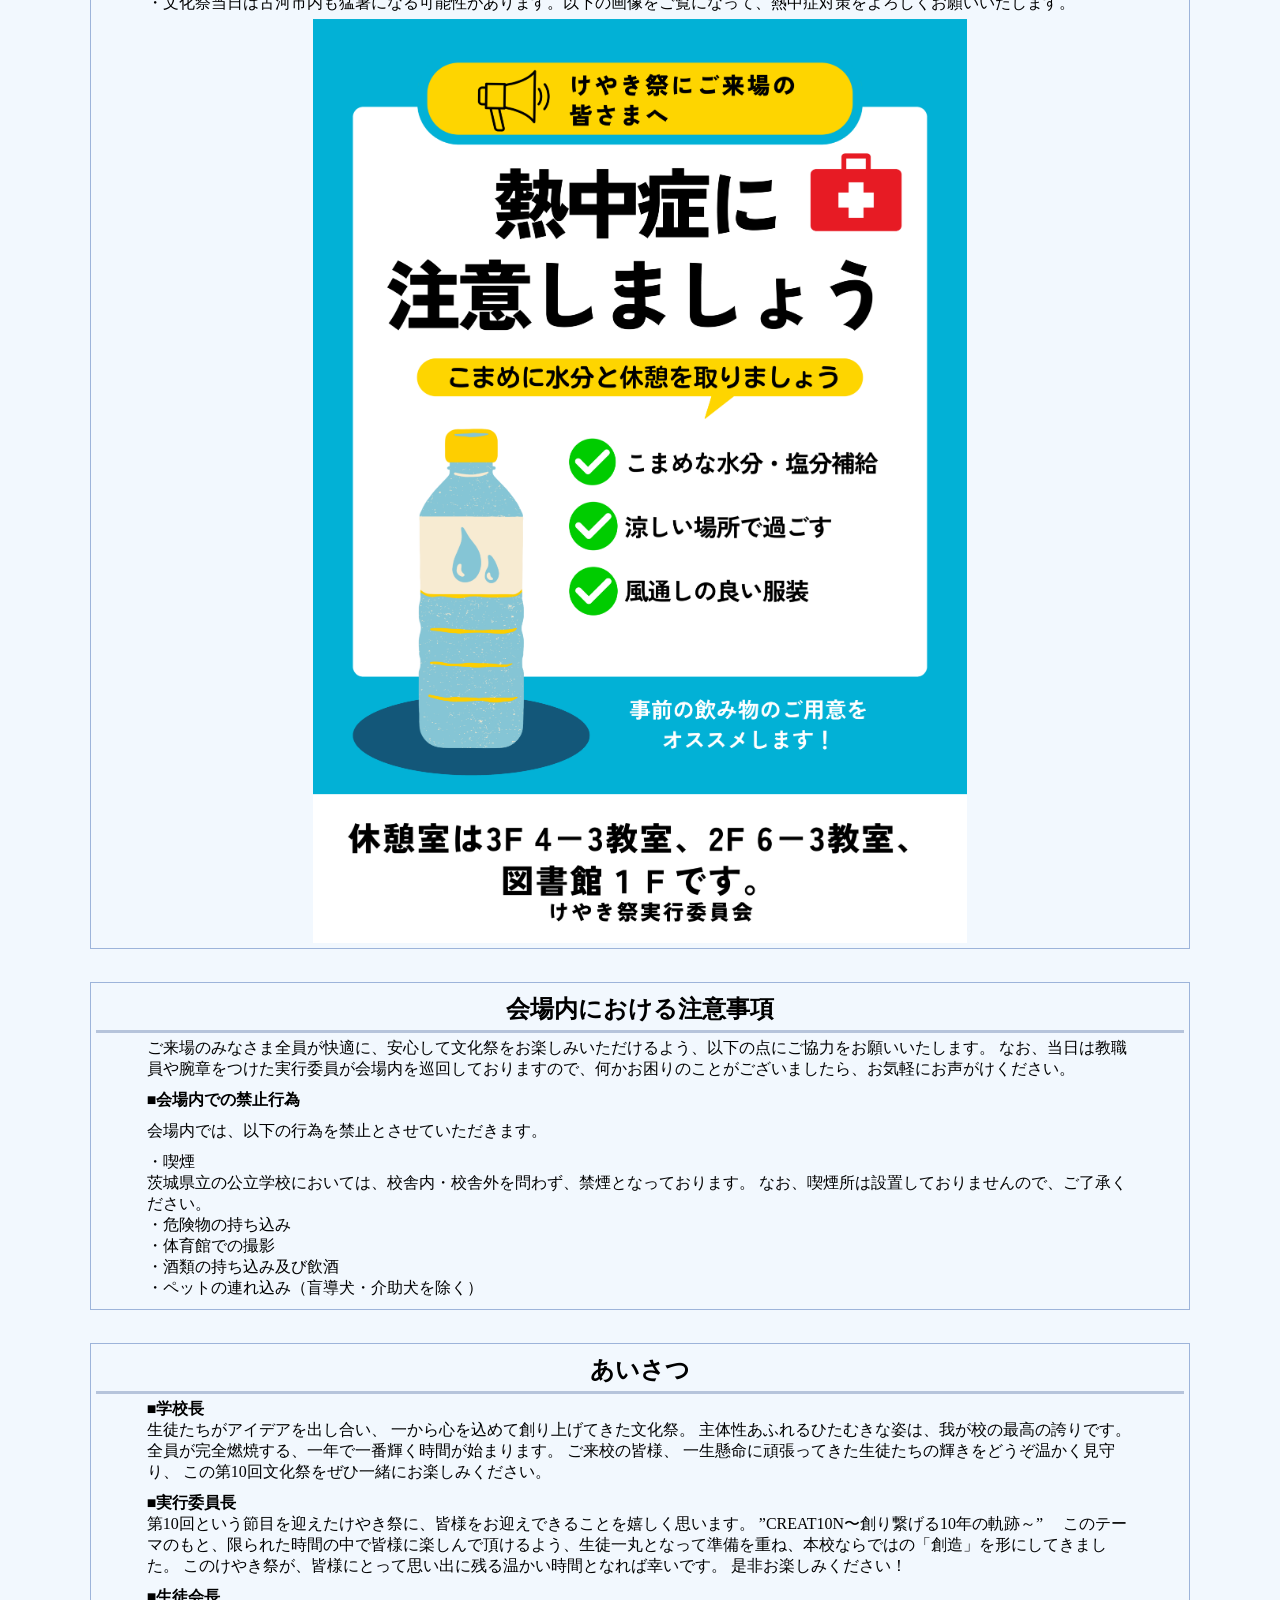
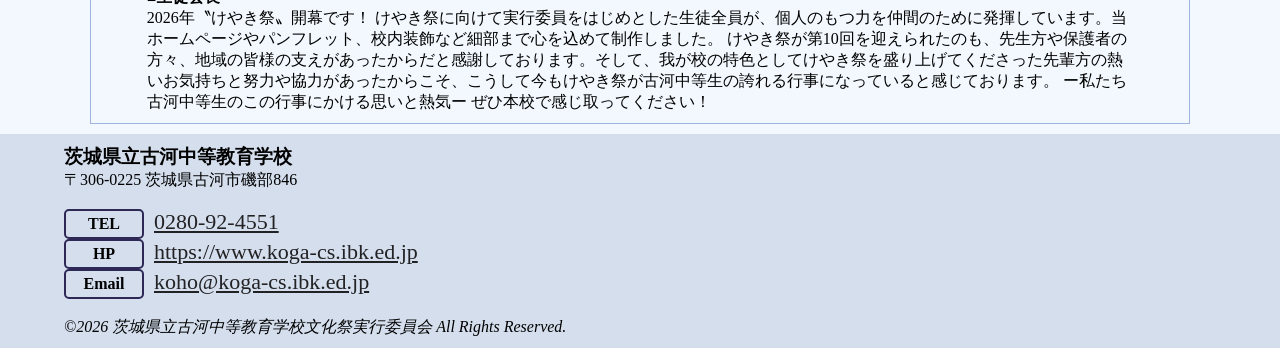
==== commit 977f83d6: "Update index.html" ====
--- a/index.html
+++ b/index.html
@@ -147,7 +147,7 @@
 このテーマのもと、限られた時間の中で皆様に楽しんで頂けるよう、生徒一丸となって準備を重ね、本校ならではの「創造」を形にしてきました。
 このけやき祭が、皆様にとって思い出に残る温かい時間となれば幸いです。
 是非お楽しみください！
-      </p><br>
+      </p>
 
       <p class="text">
         <b>■生徒会長</b><br>
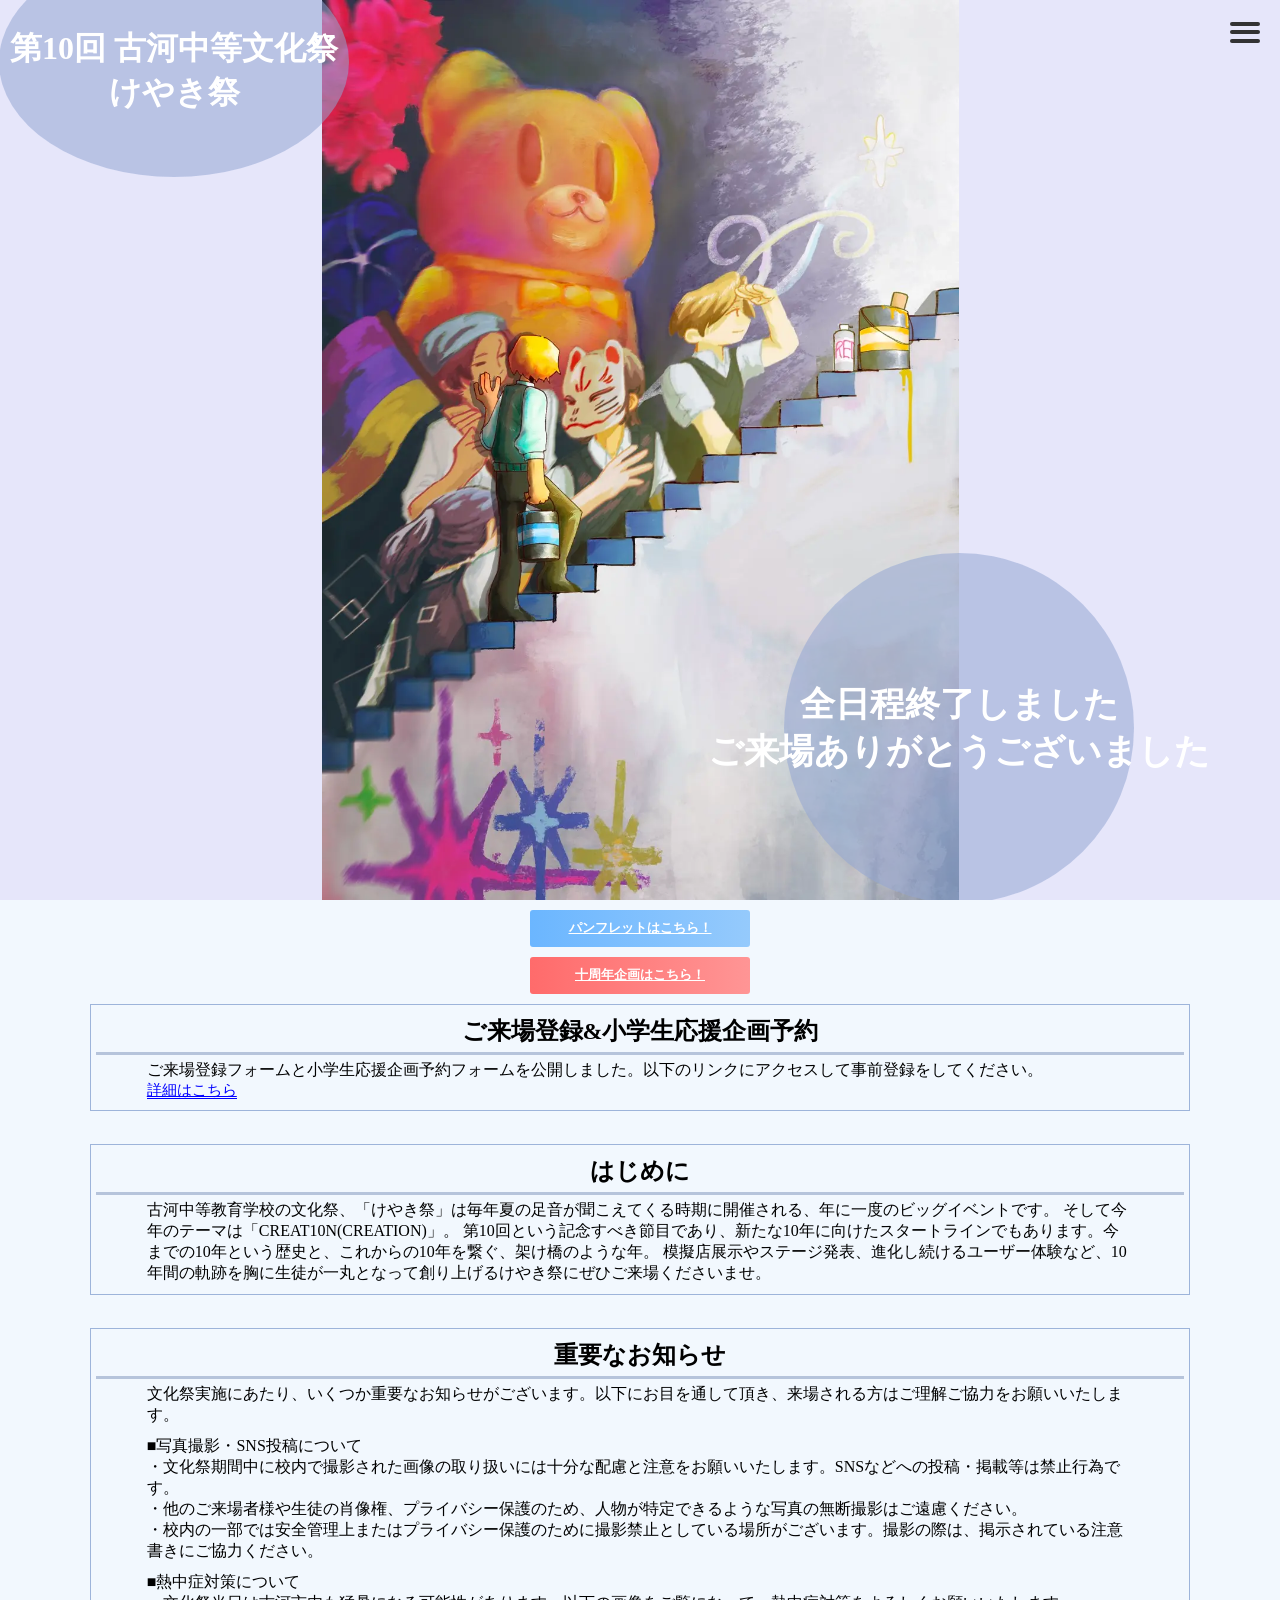
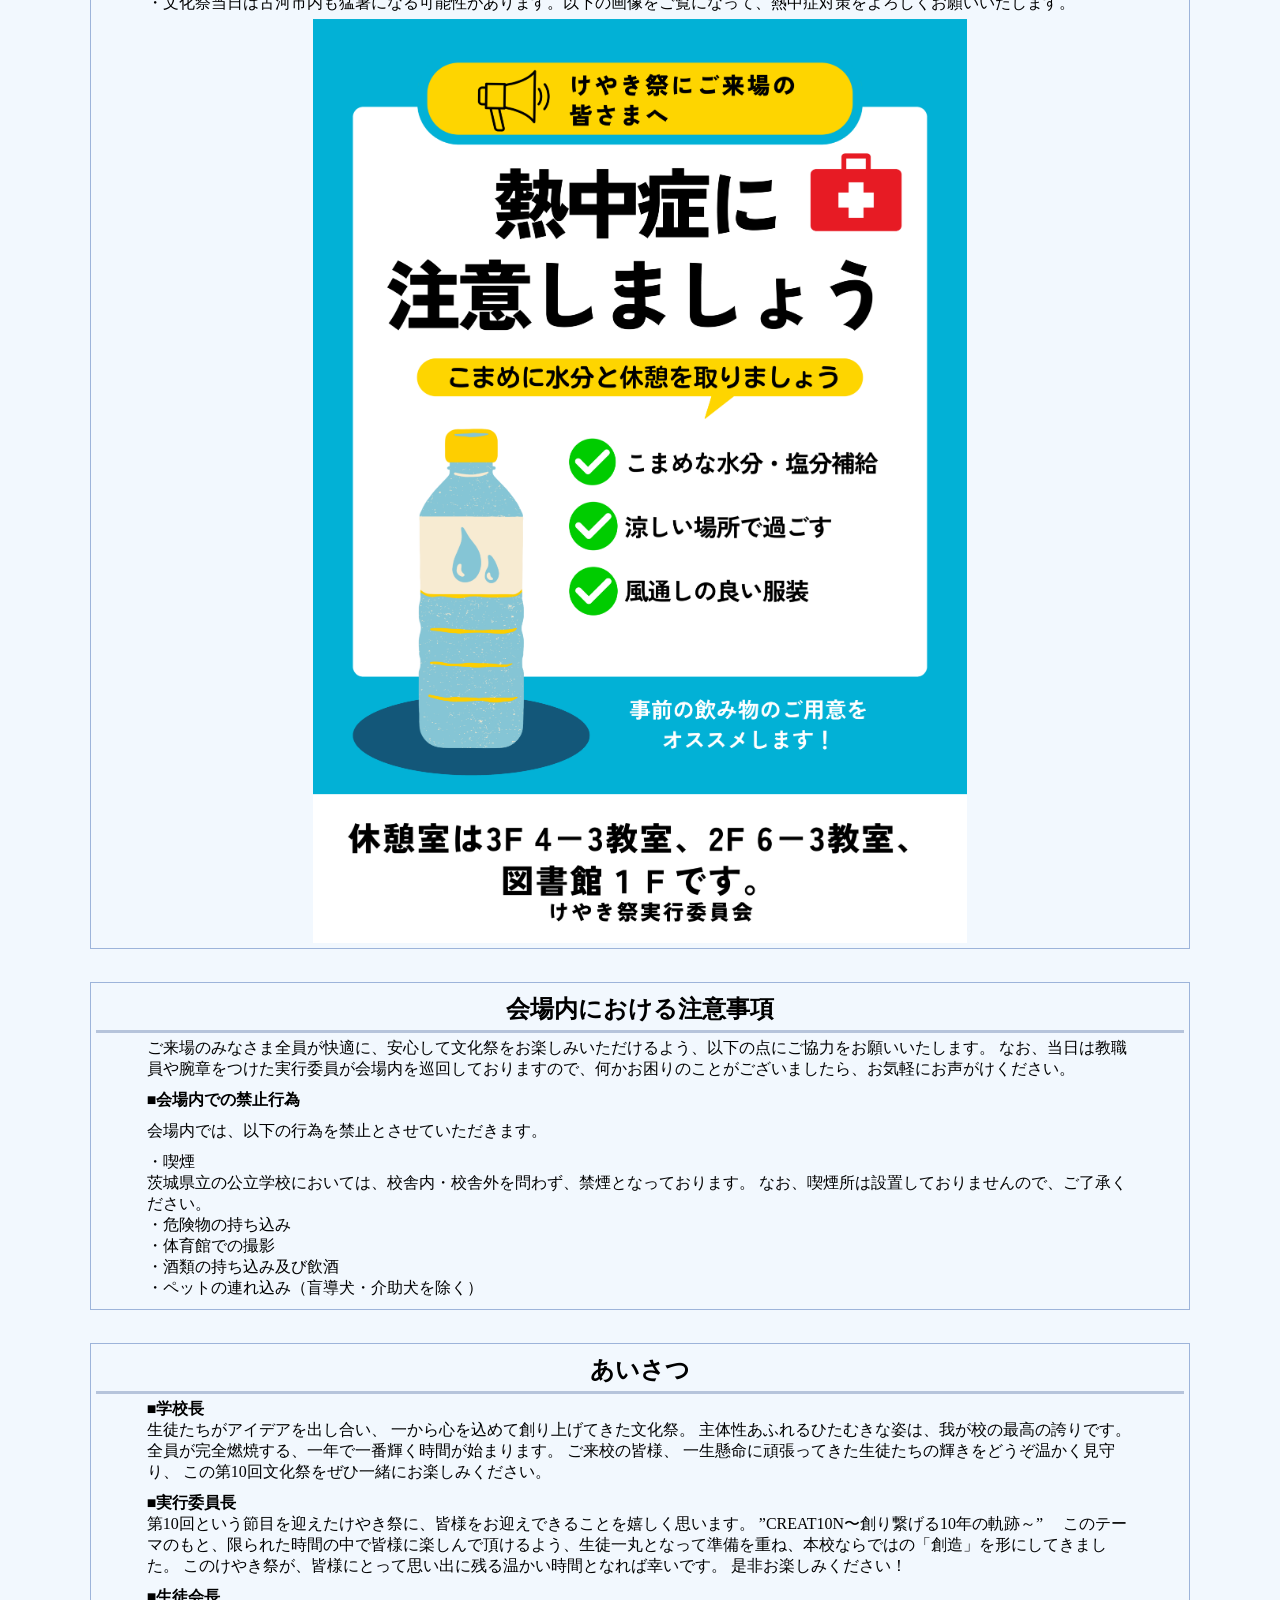
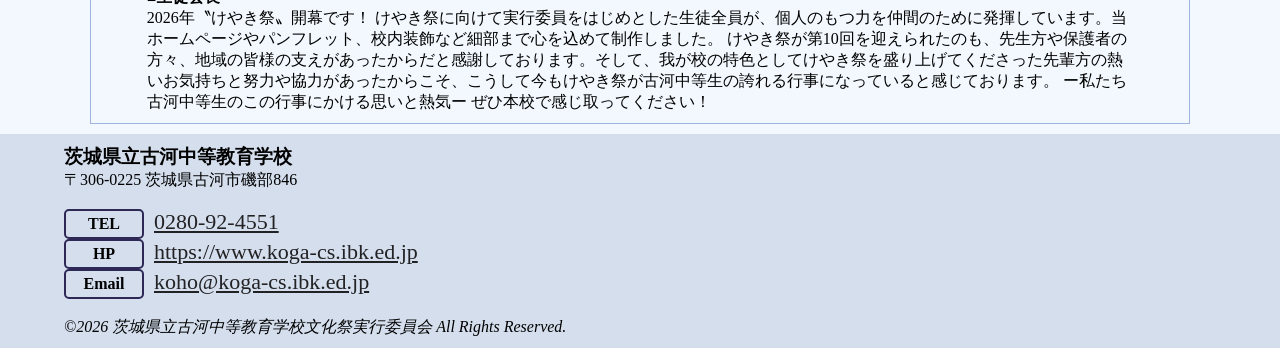
==== commit 66fafc8e: "Update index.html" ====
--- a/index.html
+++ b/index.html
@@ -12,7 +12,7 @@
   <body>    
     <header>
         <div class="keyakifes">第10回 古河中等文化祭<br>けやき祭</div> 
-        <div class="date"><p>一般公開</p><p>6月20日（土）</p><p>9:00~14:30</p></div> 
+        <div class="date"><p>全日程終了しました<br>ご来場ありがとうございました</p></div> 
         <div class="poster"></div>
     </header> 
     
